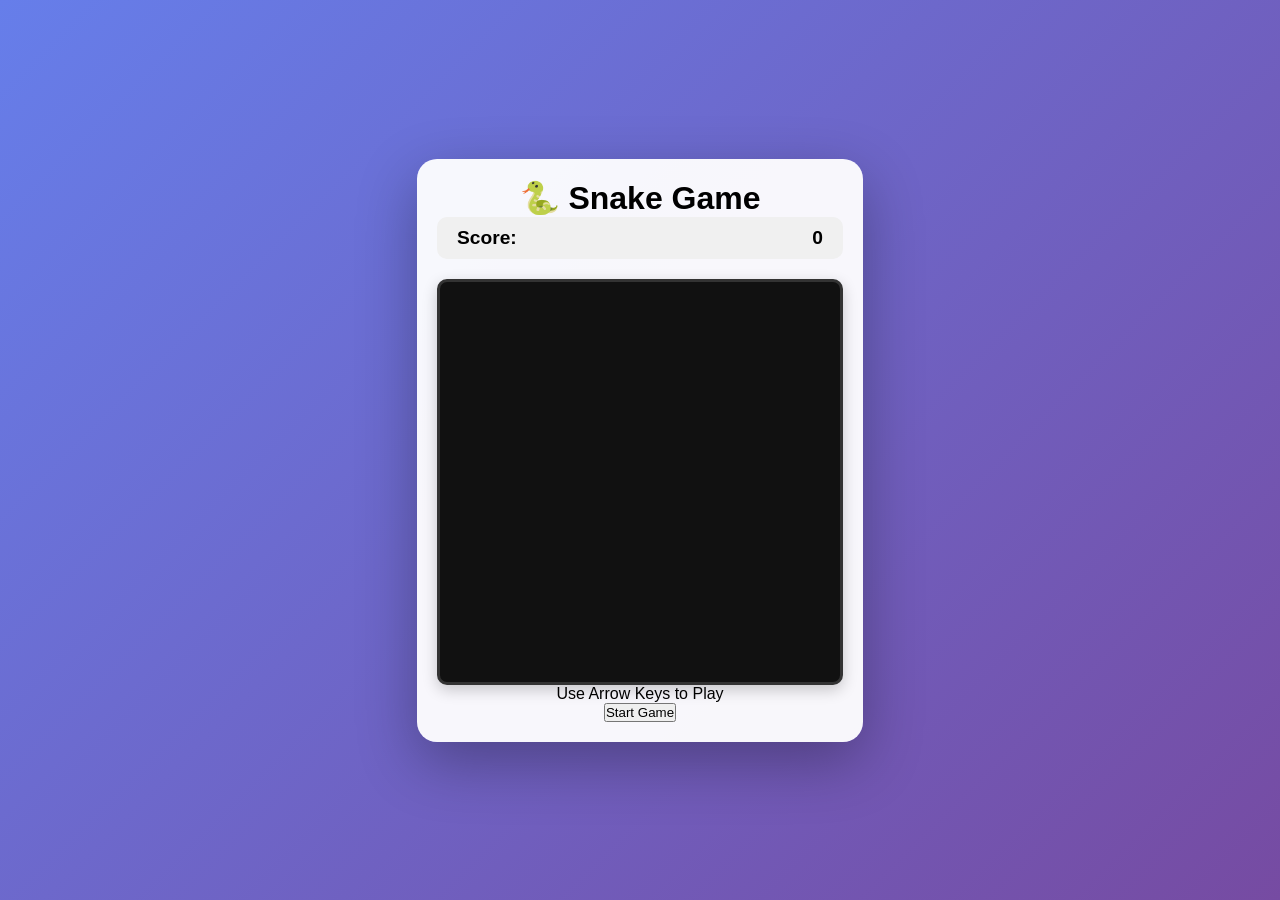
==== index.html @ 5d95937c "Create index.html" ====
<!DOCTYPE html>
<html lang="en">
<head>
    <meta charset="UTF-8">
    <meta name="viewport" content="width=device-width, initial-scale=1.0">
    <title>Snake Game 🐍</title>

    <!-- Link CSS -->
    <link rel="stylesheet" href="style.css">
</head>
<body>

    <div class="game-container">
        <h1>🐍 Snake Game</h1>

        <!-- Score -->
        <div class="score-board">
            Score: <span id="score">0</span>
        </div>

        <!-- Canvas Game Area -->
        <canvas id="gameCanvas" width="400" height="400"></canvas>

        <!-- Controls -->
        <div class="controls">
            <p>Use Arrow Keys to Play</p>
            <button onclick="startGame()">Start Game</button>
        </div>
    </div>

    <!-- Game Script -->
    <script src="game.js"></script>

</body>
</html>
---- style.css ----
* {
    margin: 0;
    padding: 0;
    box-sizing: border-box;
}

body {
    font-family: 'Arial', 'Segoe UI', monospace;
    background: linear-gradient(135deg, #667eea 0%, #764ba2 100%);
    display: flex;
    justify-content: center;
    align-items: center;
    min-height: 100vh;
    margin: 0;
    padding: 20px;
}

.game-container {
    background: rgba(255, 255, 255, 0.95);
    border-radius: 20px;
    padding: 20px;
    box-shadow: 0 20px 60px rgba(0, 0, 0, 0.3);
    text-align: center;
}

.game-header h1 {
    color: #333;
    margin-bottom: 20px;
    font-size: 2em;
    text-shadow: 2px 2px 4px rgba(0, 0, 0, 0.1);
}

.score-board {
    display: flex;
    justify-content: space-between;
    margin-bottom: 20px;
    padding: 10px 20px;
    background: #f0f0f0;
    border-radius: 10px;
    font-size: 1.2em;
    font-weight: bold;
}

.score, .high-score {
    color: #667eea;
}

#gameCanvas {
    border: 3px solid #333;
    border-radius: 10px;
    background-color: #111;
    display: block;
    margin: 0 auto;
    box-shadow: 0 5px 15px rgba(0, 0, 0, 0.2);
}

.game-controls {
    margin-top: 20px;
    display: flex;
    gap: 10px;
    justify-content: center;
}

.btn {
    padding: 10px 20px;
    font-size: 1em;
    font-weight: bold;
    border: none;
    border-radius: 5px;
    cursor: pointer;
    transition: transform 0.2s, opacity 0.2s;
}

.btn:hover {
    transform: translateY(-2px);
}

.btn:active {
    transform: translateY(0);
}

.btn-primary {
    background: #667eea;
    color: white;
}

.btn-secondary {
    background: #ffa502;
    color: white;
}

.btn-danger {
    background: #ee5a52;
    color: white;
}

.btn:disabled {
    opacity: 0.5;
    cursor: not-allowed;
}

.instructions {
    margin-top: 20px;
    padding: 10px;
    background: #f9f9f9;
    border-radius: 10px;
    font-size: 0.9em;
    color: #555;
}

.instructions p {
    margin: 5px 0;
}

@media (max-width: 700px) {
    #gameCanvas {
        width: 400px;
        height: 400px;
    }
    
    .game-container {
        padding: 15px;
    }
    
    .btn {
        padding: 8px 16px;
        font-size: 0.9em;
    }
}
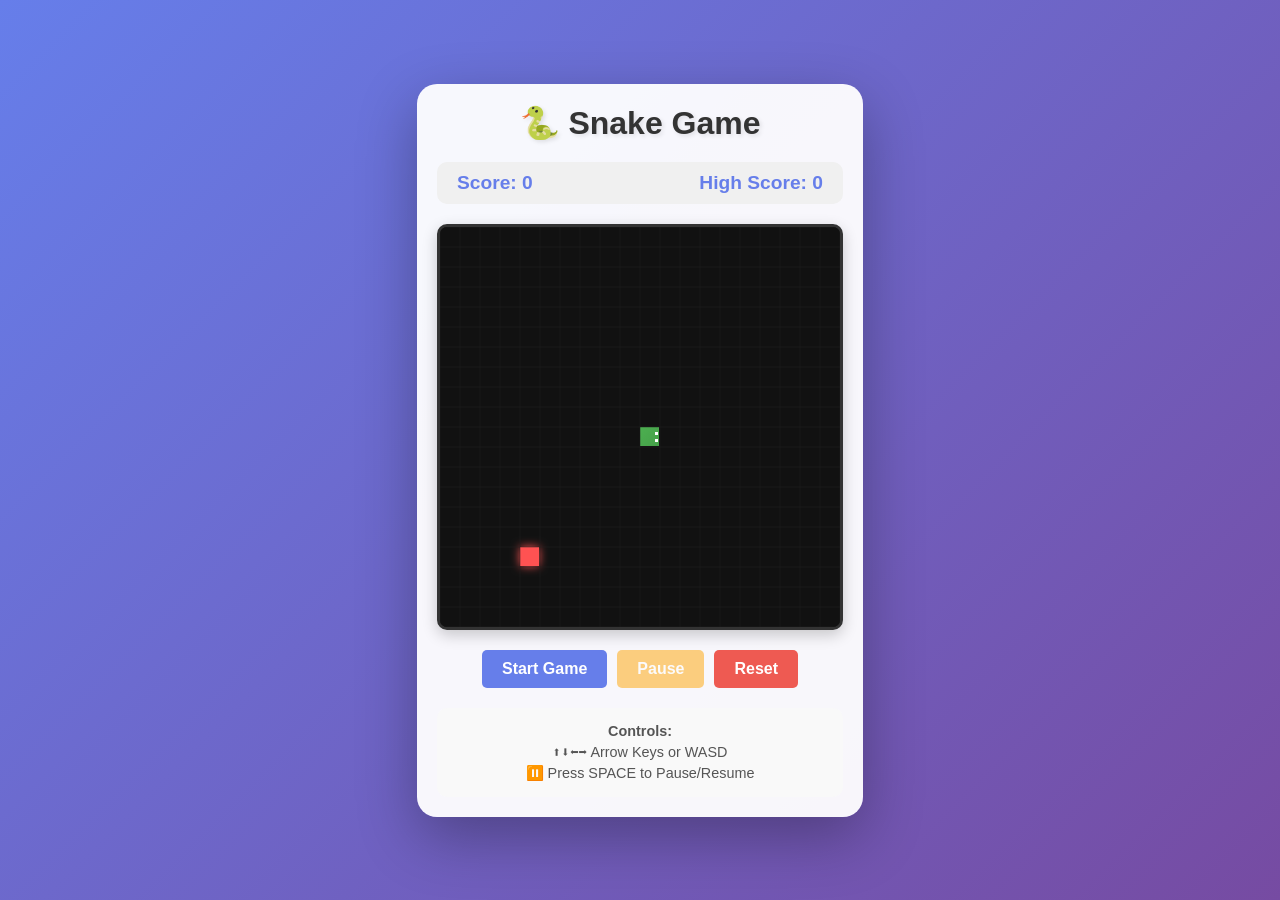
==== commit 6d7e03b3: "Update index.html" ====
--- a/index.html
+++ b/index.html
@@ -3,32 +3,50 @@
 <head>
     <meta charset="UTF-8">
     <meta name="viewport" content="width=device-width, initial-scale=1.0">
-    <title>Snake Game 🐍</title>
+    <title>🐍 Snake Game - Classic Arcade Edition</title>
 
-    <!-- Link CSS -->
+    <!-- CSS -->
     <link rel="stylesheet" href="style.css">
 </head>
 <body>
 
     <div class="game-container">
-        <h1>🐍 Snake Game</h1>
 
-        <!-- Score -->
-        <div class="score-board">
-            Score: <span id="score">0</span>
+        <!-- Header -->
+        <div class="game-header">
+            <h1>🐍 Snake Game</h1>
         </div>
 
-        <!-- Canvas Game Area -->
+        <!-- Score Board -->
+        <div class="score-board">
+            <div class="score">
+                Score: <span id="score">0</span>
+            </div>
+            <div class="high-score">
+                High Score: <span id="highScore">0</span>
+            </div>
+        </div>
+
+        <!-- Game Canvas -->
         <canvas id="gameCanvas" width="400" height="400"></canvas>
 
         <!-- Controls -->
-        <div class="controls">
-            <p>Use Arrow Keys to Play</p>
-            <button onclick="startGame()">Start Game</button>
+        <div class="game-controls">
+            <button id="startBtn" class="btn btn-primary">Start Game</button>
+            <button id="pauseBtn" class="btn btn-secondary" disabled>Pause</button>
+            <button id="resetBtn" class="btn btn-danger">Reset</button>
         </div>
+
+        <!-- Instructions -->
+        <div class="instructions">
+            <p><strong>Controls:</strong></p>
+            <p>⬆️⬇️⬅️➡️ Arrow Keys or WASD</p>
+            <p>⏸️ Press SPACE to Pause/Resume</p>
+        </div>
+
     </div>
 
-    <!-- Game Script -->
+    <!-- JavaScript -->
     <script src="game.js"></script>
 
 </body>
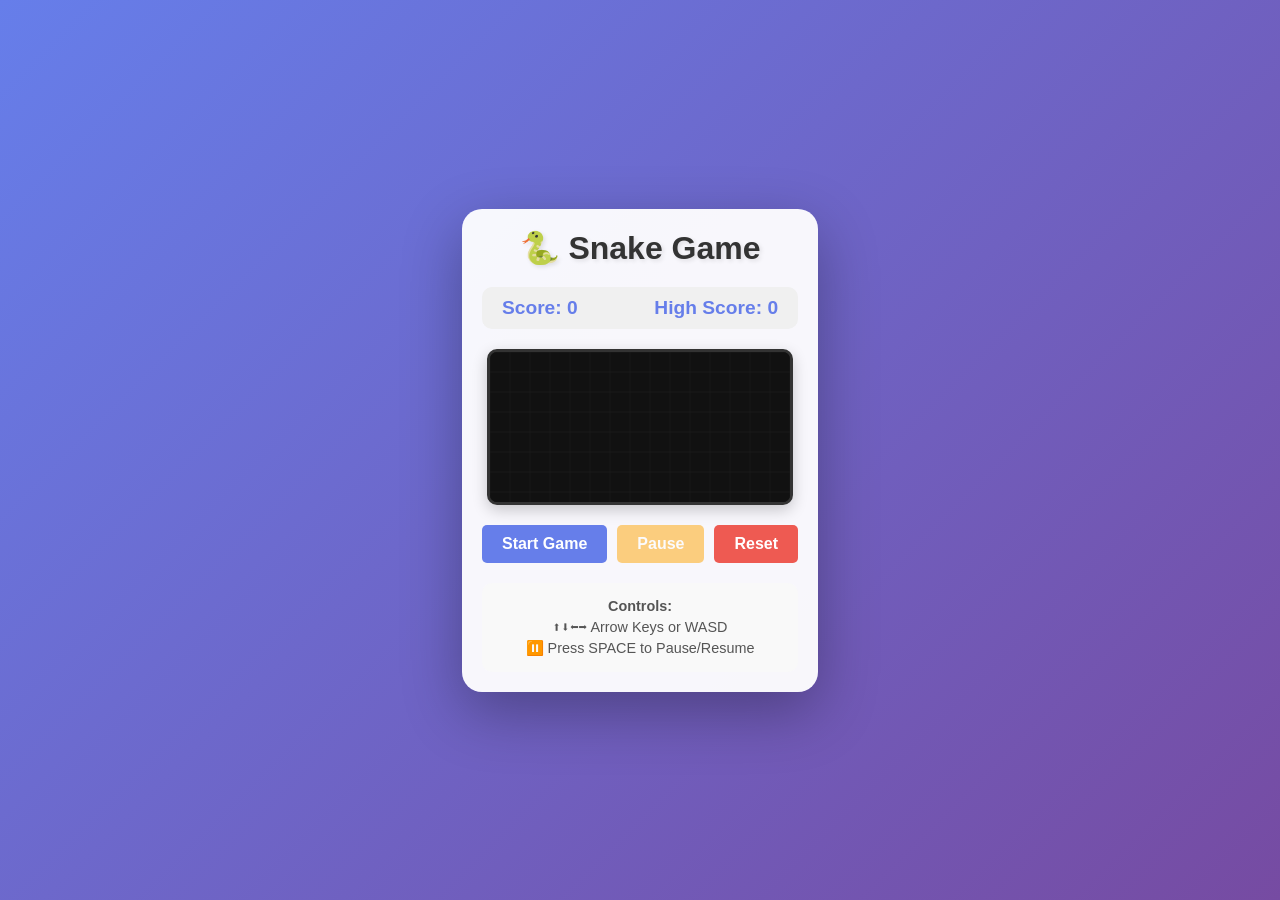
==== commit ffe1746b: "Update index.html" ====
--- a/index.html
+++ b/index.html
@@ -1,7 +1,6 @@
 <!DOCTYPE html>
 <html lang="en">
 <head>
-    <meta charset="UTF-8">
     <meta name="viewport" content="width=device-width, initial-scale=1.0">
     <title>🐍 Snake Game - Classic Arcade Edition</title>
 
@@ -28,7 +27,7 @@
         </div>
 
         <!-- Game Canvas -->
-        <canvas id="gameCanvas" width="400" height="400"></canvas>
+        <canvas id="gameCanvas"></canvas>
 
         <!-- Controls -->
         <div class="game-controls">
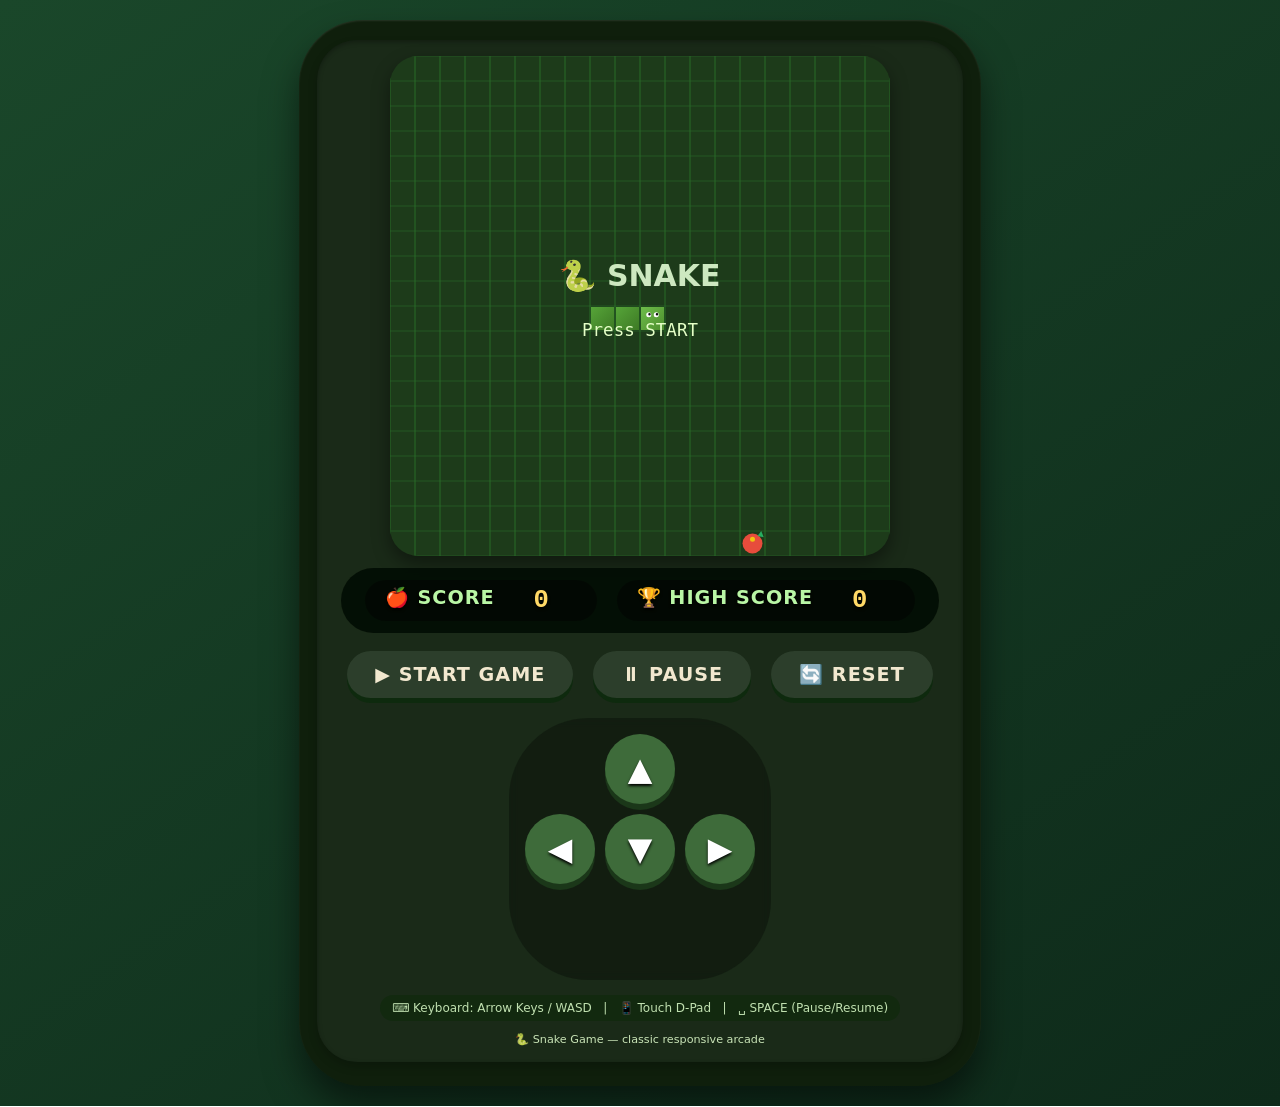
==== commit f7c75db2: "Update index.html" ====
--- a/index.html
+++ b/index.html
@@ -1,52 +1,657 @@
 <!DOCTYPE html>
 <html lang="en">
 <head>
-    <meta name="viewport" content="width=device-width, initial-scale=1.0">
-    <title>🐍 Snake Game - Classic Arcade Edition</title>
-
-    <!-- CSS -->
-    <link rel="stylesheet" href="style.css">
+    <meta charset="UTF-8">
+    <meta name="viewport" content="width=device-width, initial-scale=1.0, user-scalable=no, viewport-fit=cover">
+    <title>Snake Game - Classic Arcade</title>
+    <style>
+        * {
+            user-select: none;
+            -webkit-tap-highlight-color: transparent;
+        }
+
+        body {
+            background: linear-gradient(145deg, #1a472a 0%, #0e2a1a 100%);
+            min-height: 100vh;
+            display: flex;
+            justify-content: center;
+            align-items: center;
+            font-family: 'Segoe UI', 'Poppins', system-ui, -apple-system, 'Roboto', sans-serif;
+            margin: 0;
+            padding: 20px;
+        }
+
+        /* Game container - responsive & touch friendly */
+        .game-container {
+            background: #0f1f0c;
+            border-radius: 64px;
+            padding: 20px 18px 24px 18px;
+            box-shadow: 0 20px 35px rgba(0, 0, 0, 0.5), inset 0 1px 2px rgba(255, 255, 255, 0.1);
+        }
+
+        .game-panel {
+            background: #1a2a18;
+            border-radius: 40px;
+            padding: 16px;
+            box-shadow: inset 0 2px 5px rgba(0,0,0,0.3), 0 5px 10px rgba(0,0,0,0.2);
+        }
+
+        canvas {
+            display: block;
+            margin: 0 auto;
+            border-radius: 28px;
+            box-shadow: 0 8px 18px rgba(0, 0, 0, 0.4);
+            background-color: #1d3b1a;
+            cursor: pointer;
+            width: 100%;
+            height: auto;
+        }
+
+        /* Scoreboard */
+        .scoreboard {
+            display: flex;
+            justify-content: space-between;
+            align-items: baseline;
+            background: #010b03d9;
+            backdrop-filter: blur(4px);
+            padding: 12px 24px;
+            margin: 12px 8px 16px 8px;
+            border-radius: 60px;
+            font-weight: bold;
+            color: #f9f3c1;
+            text-shadow: 0 2px 3px black;
+            gap: 20px;
+            flex-wrap: wrap;
+            justify-content: center;
+        }
+
+        .score-card {
+            background: #00000066;
+            padding: 6px 20px;
+            border-radius: 50px;
+            display: flex;
+            gap: 12px;
+            font-size: 1.2rem;
+            letter-spacing: 1px;
+        }
+
+        .score-card span:first-child {
+            color: #b9f6a5;
+        }
+
+        .score-card span:last-child {
+            color: #ffd966;
+            font-family: monospace;
+            font-size: 1.6rem;
+            font-weight: bold;
+            min-width: 70px;
+            text-align: center;
+        }
+
+        /* Button row - touch friendly */
+        .button-bar {
+            display: flex;
+            justify-content: center;
+            gap: 20px;
+            margin: 18px 10px 12px 10px;
+            flex-wrap: wrap;
+        }
+
+        .game-btn {
+            background: #2c3e2b;
+            border: none;
+            font-size: 1.2rem;
+            font-weight: bold;
+            padding: 12px 28px;
+            border-radius: 60px;
+            color: #f2e8cf;
+            font-family: inherit;
+            cursor: pointer;
+            transition: 0.1s linear;
+            box-shadow: 0 5px 0 #0e2a0e;
+            letter-spacing: 1px;
+            backdrop-filter: blur(2px);
+            touch-action: manipulation;
+        }
+
+        .game-btn:active {
+            transform: translateY(3px);
+            box-shadow: 0 2px 0 #0e2a0e;
+        }
+
+        /* D-pad / touch controls grid */
+        .touch-controls {
+            margin-top: 20px;
+            display: flex;
+            justify-content: center;
+        }
+
+        .dpad {
+            display: grid;
+            grid-template-columns: repeat(3, 70px);
+            grid-template-rows: repeat(3, 70px);
+            gap: 10px;
+            background: rgba(0,0,0,0.3);
+            padding: 16px;
+            border-radius: 80px;
+            backdrop-filter: blur(4px);
+        }
+
+        .dpad-btn {
+            background: #2f4d2d;
+            border-radius: 50px;
+            display: flex;
+            align-items: center;
+            justify-content: center;
+            font-size: 2rem;
+            font-weight: bold;
+            color: white;
+            text-shadow: 0 2px 3px black;
+            box-shadow: 0 6px 0 #1b3719;
+            cursor: pointer;
+            transition: 0.05s linear;
+            touch-action: manipulation;
+            background: #3e6b3a;
+        }
+
+        .dpad-btn:active {
+            transform: translateY(3px);
+            box-shadow: 0 2px 0 #1b3719;
+        }
+
+        .empty-cell {
+            background: transparent;
+            box-shadow: none;
+            pointer-events: none;
+        }
+
+        .info-text {
+            text-align: center;
+            margin-top: 15px;
+            font-size: 0.75rem;
+            color: #c0e0b0;
+            background: #0f2a0cb3;
+            border-radius: 40px;
+            padding: 6px 12px;
+            width: fit-content;
+            margin-left: auto;
+            margin-right: auto;
+        }
+
+        @media (max-width: 550px) {
+            .dpad {
+                grid-template-columns: repeat(3, 60px);
+                grid-template-rows: repeat(3, 60px);
+                gap: 8px;
+            }
+            .game-btn {
+                padding: 8px 20px;
+                font-size: 1rem;
+            }
+            .score-card span:last-child {
+                font-size: 1.3rem;
+                min-width: 55px;
+            }
+        }
+
+        @media (max-width: 450px) {
+            .dpad {
+                grid-template-columns: repeat(3, 52px);
+                grid-template-rows: repeat(3, 52px);
+            }
+            .dpad-btn {
+                font-size: 1.7rem;
+            }
+        }
+
+        footer {
+            font-size: 0.7rem;
+            text-align: center;
+            margin-top: 12px;
+            color: #c9e4b7;
+        }
+    </style>
 </head>
 <body>
-
+<div>
     <div class="game-container">
-
-        <!-- Header -->
-        <div class="game-header">
-            <h1>🐍 Snake Game</h1>
+        <div class="game-panel">
+            <canvas id="snakeCanvas" width="500" height="500" style="width:100%; height:auto; max-width:500px; aspect-ratio:1/1"></canvas>
+
+            <div class="scoreboard">
+                <div class="score-card"><span>🍎 SCORE</span> <span id="currentScore">0</span></div>
+                <div class="score-card"><span>🏆 HIGH SCORE</span> <span id="highScoreSpan">0</span></div>
+            </div>
+
+            <div class="button-bar">
+                <button class="game-btn" id="startBtn">▶ START GAME</button>
+                <button class="game-btn" id="pauseBtn">⏸ PAUSE</button>
+                <button class="game-btn" id="resetBtn">🔄 RESET</button>
+            </div>
+
+            <!-- Touch D-Pad for mobile -->
+            <div class="touch-controls">
+                <div class="dpad" id="dpadContainer">
+                    <div class="empty-cell"></div>
+                    <div class="dpad-btn" data-dir="UP">▲</div>
+                    <div class="empty-cell"></div>
+                    <div class="dpad-btn" data-dir="LEFT">◀</div>
+                    <div class="dpad-btn" data-dir="DOWN">▼</div>
+                    <div class="dpad-btn" data-dir="RIGHT">▶</div>
+                </div>
+            </div>
+            <div class="info-text">
+                ⌨️ Keyboard: Arrow Keys / WASD &nbsp;&nbsp;|&nbsp;&nbsp; 📱 Touch D-Pad &nbsp;&nbsp;|&nbsp;&nbsp; ␣ SPACE (Pause/Resume)
+            </div>
+            <footer>🐍 Snake Game — classic responsive arcade</footer>
         </div>
-
-        <!-- Score Board -->
-        <div class="score-board">
-            <div class="score">
-                Score: <span id="score">0</span>
-            </div>
-            <div class="high-score">
-                High Score: <span id="highScore">0</span>
-            </div>
-        </div>
-
-        <!-- Game Canvas -->
-        <canvas id="gameCanvas"></canvas>
-
-        <!-- Controls -->
-        <div class="game-controls">
-            <button id="startBtn" class="btn btn-primary">Start Game</button>
-            <button id="pauseBtn" class="btn btn-secondary" disabled>Pause</button>
-            <button id="resetBtn" class="btn btn-danger">Reset</button>
-        </div>
-
-        <!-- Instructions -->
-        <div class="instructions">
-            <p><strong>Controls:</strong></p>
-            <p>⬆️⬇️⬅️➡️ Arrow Keys or WASD</p>
-            <p>⏸️ Press SPACE to Pause/Resume</p>
-        </div>
-
     </div>
-
-    <!-- JavaScript -->
-    <script src="game.js"></script>
-
+</div>
+
+<script>
+    (function(){
+        // ---------- DOM elements ----------
+        const canvas = document.getElementById('snakeCanvas');
+        const ctx = canvas.getContext('2d');
+        const currentScoreSpan = document.getElementById('currentScore');
+        const highScoreSpan = document.getElementById('highScoreSpan');
+
+        // ---------- Game constants ----------
+        const GRID_SIZE = 20;      // 20x20 grid
+        const CELL_SIZE = canvas.width / GRID_SIZE; // 500/20 = 25px
+
+        let snake = [];     // array of {x, y}
+        let food = { x: 12, y: 12 };
+        let direction = 'RIGHT';   // current moving direction
+        let nextDirection = 'RIGHT';
+        let score = 0;
+        let highScore = 0;
+        let gameLoop = null;
+        let isGameRunning = false;   // true only when game actively updating
+        let isPaused = false;
+        let gameOverFlag = false;
+
+        // Load highscore from localStorage
+        try {
+            const stored = localStorage.getItem('snakeHighScore');
+            if(stored !== null && !isNaN(parseInt(stored))) {
+                highScore = parseInt(stored);
+                highScoreSpan.innerText = highScore;
+            } else {
+                highScoreSpan.innerText = "0";
+            }
+        } catch(e) { /* silent */ }
+
+        // ---------- Helper functions ----------
+        function updateUI() {
+            currentScoreSpan.innerText = score;
+            if(score > highScore) {
+                highScore = score;
+                highScoreSpan.innerText = highScore;
+                // persist highscore
+                try {
+                    localStorage.setItem('snakeHighScore', highScore);
+                } catch(e) {}
+            }
+        }
+
+        // Initialize or reset game state (without autostart loop)
+        function initGame(resetAndStop = true) {
+            // stop game loop if any
+            if(gameLoop) {
+                clearInterval(gameLoop);
+                gameLoop = null;
+            }
+            // default snake: length 3, placed middle
+            snake = [
+                { x: 10, y: 10 },
+                { x: 9, y: 10 },
+                { x: 8, y: 10 }
+            ];
+            direction = 'RIGHT';
+            nextDirection = 'RIGHT';
+            score = 0;
+            gameOverFlag = false;
+            isPaused = false;
+            isGameRunning = false;
+            updateUI();
+            generateValidFood();
+            drawCanvas();
+            // If resetAndStop true → no auto start, UI buttons manage start
+        }
+
+        // generate food not colliding with snake
+        function generateValidFood() {
+            const totalCells = GRID_SIZE * GRID_SIZE;
+            if(snake.length >= totalCells) {
+                // WIN condition - but treat specially later
+                return;
+            }
+            const snakeSet = new Set(snake.map(seg => `${seg.x},${seg.y}`));
+            let freeCells = [];
+            for(let i = 0; i < GRID_SIZE; i++) {
+                for(let j = 0; j < GRID_SIZE; j++) {
+                    if(!snakeSet.has(`${i},${j}`)) {
+                        freeCells.push({x: i, y: j});
+                    }
+                }
+            }
+            if(freeCells.length === 0) return;
+            const rand = Math.floor(Math.random() * freeCells.length);
+            food = freeCells[rand];
+        }
+
+        // core movement logic - returns true if move successful, false if game over
+        function moveSnake() {
+            if(gameOverFlag) return false;
+
+            // commit next valid direction
+            direction = nextDirection;
+
+            let newHead = { ...snake[0] };
+            switch(direction) {
+                case 'UP':    newHead.y--; break;
+                case 'DOWN':  newHead.y++; break;
+                case 'LEFT':  newHead.x--; break;
+                case 'RIGHT': newHead.x++; break;
+                default: break;
+            }
+
+            // check wall collision
+            if(newHead.x < 0 || newHead.x >= GRID_SIZE || newHead.y < 0 || newHead.y >= GRID_SIZE) {
+                return false; // game over
+            }
+
+            // check if food eaten
+            const willEat = (newHead.x === food.x && newHead.y === food.y);
+            
+            // Perform move
+            if(willEat) {
+                // add new head, keep tail (increase length)
+                snake.unshift(newHead);
+                score++;
+                updateUI();
+                generateValidFood();
+                // check if win after generating new food? if snake fills grid - win scenario
+                if(snake.length === GRID_SIZE * GRID_SIZE) {
+                    // VICTORY - game ends but as success, but we treat like game win (stop)
+                    gameOverFlag = true;
+                    isGameRunning = false;
+                    if(gameLoop) { clearInterval(gameLoop); gameLoop = null; }
+                    drawCanvas();
+                    return false; // game finished win
+                }
+            } else {
+                // normal move: add head, remove tail
+                snake.unshift(newHead);
+                snake.pop();
+            }
+            
+            // Self collision check (after movement)
+            const head = snake[0];
+            for(let i = 1; i < snake.length; i++) {
+                if(snake[i].x === head.x && snake[i].y === head.y) {
+                    return false; // game over
+                }
+            }
+            return true;
+        }
+
+        // Game step (called by interval)
+        function gameStep() {
+            if(!isGameRunning || isPaused || gameOverFlag) return;
+            
+            const success = moveSnake();
+            drawCanvas();
+            
+            if(!success) {
+                // game over
+                gameOverFlag = true;
+                isGameRunning = false;
+                if(gameLoop) {
+                    clearInterval(gameLoop);
+                    gameLoop = null;
+                }
+                drawCanvas();  // show game over message
+            } else {
+                // update highscore after movement (score may change)
+                updateUI();
+            }
+        }
+
+        // ---------- Drawing (beautiful canvas with retina support) ----------
+        function drawCanvas() {
+            ctx.clearRect(0, 0, canvas.width, canvas.height);
+            // draw grid lines
+            ctx.strokeStyle = '#2b6e2a';
+            ctx.lineWidth = 0.6;
+            for(let i = 0; i <= GRID_SIZE; i++) {
+                ctx.beginPath();
+                ctx.moveTo(i * CELL_SIZE, 0);
+                ctx.lineTo(i * CELL_SIZE, canvas.height);
+                ctx.stroke();
+                ctx.moveTo(0, i * CELL_SIZE);
+                ctx.lineTo(canvas.width, i * CELL_SIZE);
+                ctx.stroke();
+            }
+            
+            // draw food - apple style
+            ctx.shadowBlur = 0;
+            ctx.fillStyle = '#e74c3c';
+            ctx.beginPath();
+            const fx = food.x * CELL_SIZE;
+            const fy = food.y * CELL_SIZE;
+            ctx.arc(fx + CELL_SIZE/2, fy + CELL_SIZE/2, CELL_SIZE * 0.4, 0, Math.PI * 2);
+            ctx.fill();
+            ctx.fillStyle = '#f1c40f';
+            ctx.beginPath();
+            ctx.arc(fx + CELL_SIZE/2, fy + CELL_SIZE/3, CELL_SIZE*0.1, 0, Math.PI*2);
+            ctx.fill();
+            ctx.fillStyle = '#27ae60';
+            ctx.beginPath();
+            ctx.moveTo(fx + CELL_SIZE * 0.7, fy + CELL_SIZE * 0.2);
+            ctx.lineTo(fx + CELL_SIZE * 0.85, fy);
+            ctx.lineTo(fx + CELL_SIZE * 0.95, fy + CELL_SIZE*0.25);
+            ctx.fill();
+            
+            // draw snake with gradient
+            for(let i=0; i<snake.length; i++) {
+                const seg = snake[i];
+                const x = seg.x * CELL_SIZE;
+                const y = seg.y * CELL_SIZE;
+                const grad = ctx.createLinearGradient(x, y, x+CELL_SIZE, y+CELL_SIZE);
+                if(i === 0) {
+                    grad.addColorStop(0, '#6fbf4c');
+                    grad.addColorStop(1, '#4c8c2c');
+                } else {
+                    grad.addColorStop(0, '#57a639');
+                    grad.addColorStop(1, '#3c7824');
+                }
+                ctx.fillStyle = grad;
+                ctx.fillRect(x+1, y+1, CELL_SIZE-2, CELL_SIZE-2);
+                // eyes on head
+                if(i === 0) {
+                    ctx.fillStyle = 'white';
+                    const eyeOff = CELL_SIZE * 0.25;
+                    ctx.beginPath();
+                    ctx.arc(x + CELL_SIZE*0.65, y + CELL_SIZE*0.35, CELL_SIZE*0.1, 0, Math.PI*2);
+                    ctx.arc(x + CELL_SIZE*0.35, y + CELL_SIZE*0.35, CELL_SIZE*0.1, 0, Math.PI*2);
+                    ctx.fill();
+                    ctx.fillStyle = '#0c0c0c';
+                    ctx.beginPath();
+                    ctx.arc(x + CELL_SIZE*0.68, y + CELL_SIZE*0.33, CELL_SIZE*0.05, 0, Math.PI*2);
+                    ctx.arc(x + CELL_SIZE*0.38, y + CELL_SIZE*0.33, CELL_SIZE*0.05, 0, Math.PI*2);
+                    ctx.fill();
+                }
+            }
+            
+            // game over / pause / win messages
+            if(gameOverFlag) {
+                ctx.font = `bold ${Math.floor(CELL_SIZE * 1.8)}px "Segoe UI"`;
+                ctx.shadowBlur = 0;
+                ctx.fillStyle = '#ffffffdd';
+                ctx.shadowColor = 'black';
+                let msg = snake.length === GRID_SIZE * GRID_SIZE ? "✨ YOU WIN! ✨" : "💀 GAME OVER 💀";
+                ctx.fillText(msg, canvas.width/2 - ctx.measureText(msg).width/2, canvas.height/2 - 20);
+                ctx.font = `${CELL_SIZE * 0.8}px monospace`;
+                ctx.fillStyle = '#ffec9f';
+                let sub = "PRESS START";
+                ctx.fillText(sub, canvas.width/2 - ctx.measureText(sub).width/2, canvas.height/2 + 35);
+            } else if(isPaused && isGameRunning && !gameOverFlag) {
+                ctx.font = `bold ${CELL_SIZE * 1.5}px "Segoe UI"`;
+                ctx.fillStyle = '#efeae2cc';
+                ctx.shadowBlur = 0;
+                ctx.fillText("⏸ PAUSED", canvas.width/2 - ctx.measureText("⏸ PAUSED").width/2, canvas.height/2);
+                ctx.font = `${CELL_SIZE * 0.7}px monospace`;
+                ctx.fillStyle = '#b9f6a5';
+                ctx.fillText("Press SPACE or PAUSE", canvas.width/2 - ctx.measureText("Press SPACE or PAUSE").width/2, canvas.height/2 + 40);
+            } else if(!isGameRunning && !gameOverFlag) {
+                ctx.font = `bold ${CELL_SIZE * 1.2}px system-ui`;
+                ctx.fillStyle = '#cde8c0';
+                ctx.shadowBlur = 0;
+                ctx.fillText("🐍 SNAKE", canvas.width/2 - ctx.measureText("🐍 SNAKE").width/2, canvas.height/2 - 20);
+                ctx.font = `${CELL_SIZE * 0.7}px monospace`;
+                ctx.fillStyle = '#e5ffc7';
+                ctx.fillText("Press START", canvas.width/2 - ctx.measureText("Press START").width/2, canvas.height/2 + 30);
+            }
+        }
+        
+        // ---------- Game state control (start, pause, reset) ----------
+        function startGame() {
+            if(gameOverFlag) {
+                // restart fresh if game over
+                resetGameFull();
+            }
+            if(isGameRunning && !isPaused) return; // already running
+            if(isGameRunning && isPaused) {
+                // resume
+                isPaused = false;
+                drawCanvas();
+                return;
+            }
+            if(!isGameRunning && !gameOverFlag) {
+                // fresh start from idle state
+                initGame(false); // reset to base state but keep clean
+                isGameRunning = true;
+                isPaused = false;
+                gameOverFlag = false;
+                direction = 'RIGHT';
+                nextDirection = 'RIGHT';
+                if(gameLoop) clearInterval(gameLoop);
+                gameLoop = setInterval(() => gameStep(), 130); // responsive speed
+                drawCanvas();
+            } else if(gameOverFlag) {
+                resetGameFull();
+                startGame(); // restart after reset
+            }
+        }
+        
+        function pauseGame() {
+            if(!isGameRunning || gameOverFlag) {
+                // if game not running or game over, pause doesn't matter, but reset could help
+                return;
+            }
+            isPaused = !isPaused;
+            drawCanvas();
+        }
+        
+        function resetGameFull() {
+            // full reset, stop everything
+            if(gameLoop) {
+                clearInterval(gameLoop);
+                gameLoop = null;
+            }
+            initGame(true);
+            isGameRunning = false;
+            isPaused = false;
+            gameOverFlag = false;
+            direction = 'RIGHT';
+            nextDirection = 'RIGHT';
+            drawCanvas();
+        }
+        
+        // ---------- Direction handling with anti reverse ----------
+        function changeDirection(newDir) {
+            if(!isGameRunning || isPaused || gameOverFlag) return;
+            const opposite = {
+                'UP': 'DOWN', 'DOWN': 'UP', 'LEFT': 'RIGHT', 'RIGHT': 'LEFT'
+            };
+            if(opposite[newDir] !== direction) {
+                nextDirection = newDir;
+            }
+        }
+        
+        // ---------- Keyboard handling ----------
+        function handleKeyDown(e) {
+            const key = e.key;
+            // Spacebar toggles pause / resume
+            if(key === ' ' || key === 'Space' || key === 'Spacebar') {
+                e.preventDefault();
+                if(gameOverFlag) {
+                    resetGameFull();
+                    startGame();
+                } else if(isGameRunning) {
+                    pauseGame();
+                } else if(!isGameRunning && !gameOverFlag) {
+                    startGame();
+                }
+                return;
+            }
+            
+            let mappedDir = null;
+            if(key === 'ArrowUp' || key === 'w' || key === 'W') mappedDir = 'UP';
+            else if(key === 'ArrowDown' || key === 's' || key === 'S') mappedDir = 'DOWN';
+            else if(key === 'ArrowLeft' || key === 'a' || key === 'A') mappedDir = 'LEFT';
+            else if(key === 'ArrowRight' || key === 'd' || key === 'D') mappedDir = 'RIGHT';
+            
+            if(mappedDir) {
+                e.preventDefault();
+                changeDirection(mappedDir);
+            }
+        }
+        
+        // ---------- Touch D-pad + buttons ----------
+        function setupTouchControls() {
+            const dpadBtns = document.querySelectorAll('.dpad-btn');
+            dpadBtns.forEach(btn => {
+                btn.addEventListener('click', (e) => {
+                    e.preventDefault();
+                    const dir = btn.getAttribute('data-dir');
+                    if(dir) changeDirection(dir);
+                });
+                btn.addEventListener('touchstart', (e) => {
+                    e.preventDefault();
+                    const dir = btn.getAttribute('data-dir');
+                    if(dir) changeDirection(dir);
+                });
+            });
+            
+            document.getElementById('startBtn').addEventListener('click', () => startGame());
+            document.getElementById('startBtn').addEventListener('touchstart', (e) => { e.preventDefault(); startGame(); });
+            document.getElementById('pauseBtn').addEventListener('click', () => pauseGame());
+            document.getElementById('pauseBtn').addEventListener('touchstart', (e) => { e.preventDefault(); pauseGame(); });
+            document.getElementById('resetBtn').addEventListener('click', () => resetGameFull());
+            document.getElementById('resetBtn').addEventListener('touchstart', (e) => { e.preventDefault(); resetGameFull(); });
+        }
+        
+        // disable page scroll on touch buttons & canvas contextmenu
+        canvas.addEventListener('contextmenu', (e) => e.preventDefault());
+        window.addEventListener('keydown', handleKeyDown);
+        
+        // Initialize UI and drawing
+        initGame(true);
+        setupTouchControls();
+        drawCanvas();
+
+        // optional: resize canvas crispness but we keep base dimensions
+        // mobile scaling uses CSS, canvas resolution stays 500x500 high quality.
+        // also prevent accidental zoom on double tap canvas
+        canvas.addEventListener('touchstart', (e) => {
+            // avoid zoom interference
+            if(e.touches.length === 1) e.preventDefault();
+        });
+        // fix for iOS double-tap zoom
+    })();
+</script>
 </body>
 </html>
